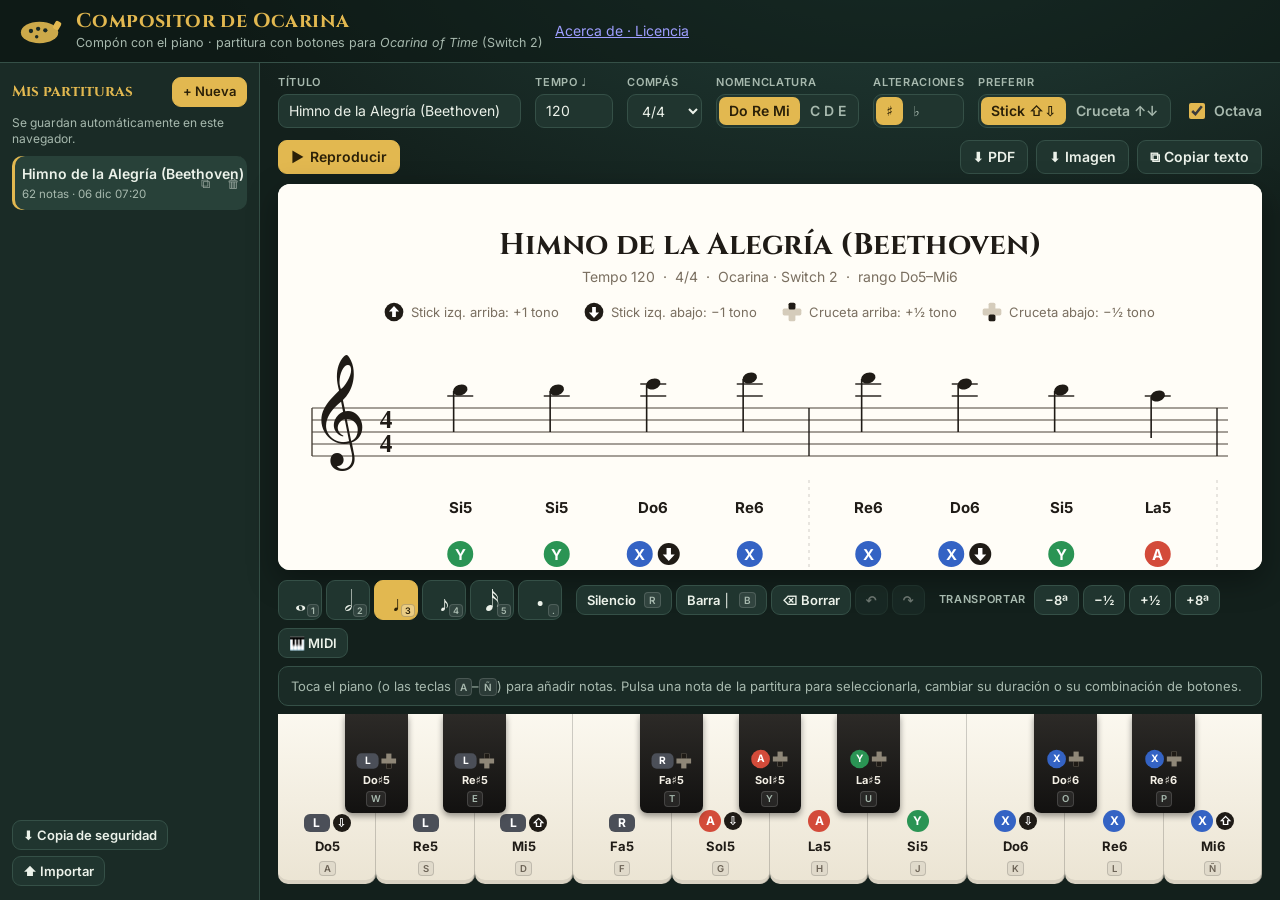
==== index.html @ 0a78eb25 "v1.2" ====
<!doctype html>
<html lang="es">
<head>
  <meta charset="utf-8">
  <meta name="viewport" content="width=device-width, initial-scale=1">
  <title>Compositor de Ocarina</title>
  <meta name="description" content="Compón con un piano y obtén partituras con los botones de la ocarina de Ocarina of Time (Switch 2).">
  <link rel="preconnect" href="https://fonts.googleapis.com">
  <link rel="preconnect" href="https://fonts.gstatic.com" crossorigin>
  <link href="https://fonts.googleapis.com/css2?family=Cinzel:wght@600;700&family=Inter:wght@400;600;700&family=Noto+Music&display=swap" rel="stylesheet">
  <link rel="stylesheet" href="css/styles.css">
</head>
<body>
  <header class="topbar">
    <button id="toggleLibrary" class="icon-btn lib-toggle" aria-label="Mis partituras" title="Mis partituras">☰</button>
    <div class="brand">
      <svg class="logo" viewBox="0 0 64 40" aria-hidden="true">
        <ellipse cx="30" cy="22" rx="26" ry="15" fill="currentColor" opacity=".9"/>
        <rect x="50" y="6" width="9" height="12" rx="3" fill="currentColor" transform="rotate(30 54 12)"/>
        <circle cx="18" cy="20" r="3" fill="#1b2a25"/><circle cx="28" cy="17" r="3" fill="#1b2a25"/>
        <circle cx="38" cy="19" r="3" fill="#1b2a25"/><circle cx="26" cy="28" r="2.4" fill="#1b2a25"/>
      </svg>
      <div>
        <h1>Compositor de Ocarina</h1>
        <p>Compón con el piano · partitura con botones para <em>Ocarina of Time</em> (Switch 2)</p>
      </div>
    </div>
    <a class="about-link" href="acerca.html" title="Autor, licencia y aviso legal">Acerca de<span class="about-extra"> · Licencia</span></a>
  </header>

  <div class="layout">
    <aside id="library" class="library" aria-label="Mis partituras">
      <div class="lib-head">
        <h2>Mis partituras</h2>
        <button id="newScore" class="btn primary small">+ Nueva</button>
      </div>
      <p class="lib-note">Se guardan automáticamente en este navegador.</p>
      <ul id="scoreList" class="score-list"></ul>
      <div class="lib-foot">
        <button id="exportJson" class="btn small">⬇ Copia de seguridad</button>
        <label class="btn small">⬆ Importar<input type="file" id="importJson" accept=".json,application/json" hidden></label>
      </div>
    </aside>
    <div id="libScrim" class="scrim" hidden></div>

    <main class="main">
      <section class="toolbar">
        <div class="field grow">
          <label for="title">Título</label>
          <input id="title" type="text" maxlength="80" placeholder="Mi canción">
        </div>
        <div class="field">
          <label for="tempo">Tempo ♩</label>
          <input id="tempo" type="number" min="30" max="300" step="1">
        </div>
        <div class="field">
          <label for="timeSig">Compás</label>
          <select id="timeSig">
            <option value="4/4">4/4</option>
            <option value="3/4">3/4</option>
            <option value="2/4">2/4</option>
            <option value="6/8">6/8</option>
            <option value="free">Libre</option>
          </select>
        </div>

        <div class="field">
          <span class="label">Nomenclatura</span>
          <div class="seg" data-setting="naming" role="group" aria-label="Nomenclatura">
            <button data-value="solfege">Do Re Mi</button>
            <button data-value="letters">C D E</button>
          </div>
        </div>
        <div class="field">
          <span class="label">Alteraciones</span>
          <div class="seg" data-setting="acc" role="group" aria-label="Alteraciones">
            <button data-value="sharp">♯</button>
            <button data-value="flat">♭</button>
          </div>
        </div>
        <div class="field">
          <span class="label">Preferir</span>
          <div class="seg" data-setting="method" role="group" aria-label="Método preferido">
            <button data-value="stick" title="Usar el stick izquierdo (⇧ ⇩) cuando sea posible">Stick ⇧⇩</button>
            <button data-value="dpad" title="Usar la cruceta (↑ ↓) cuando sea posible">Cruceta ↑↓</button>
          </div>
        </div>
        <label class="check"><input type="checkbox" id="showOctave"> Octava</label>
      </section>

      <section class="actions">
        <button id="playBtn" class="btn primary"><span class="play-ico">▶</span> <span class="play-txt">Reproducir</span></button>
        <div class="spacer"></div>
        <button id="pdfBtn" class="btn">⬇ PDF</button>
        <button id="pngBtn" class="btn">⬇ Imagen</button>
        <button id="txtBtn" class="btn">⧉ Copiar texto</button>
      </section>

      <section class="score-wrap" id="scoreWrap">
        <canvas id="scoreCanvas" aria-label="Partitura"></canvas>
      </section>

      <section class="dock">
        <div class="editor">
          <div class="group" role="group" aria-label="Duración">
            <button class="dur" data-dur="w" title="Redonda (1)"><span class="nglyph">𝅝</span><kbd>1</kbd></button>
            <button class="dur" data-dur="h" title="Blanca (2)"><span class="nglyph">𝅗𝅥</span><kbd>2</kbd></button>
            <button class="dur" data-dur="q" title="Negra (3)"><span class="nglyph">♩</span><kbd>3</kbd></button>
            <button class="dur" data-dur="e" title="Corchea (4)"><span class="nglyph">♪</span><kbd>4</kbd></button>
            <button class="dur" data-dur="s" title="Semicorchea (5)"><span class="nglyph">𝅘𝅥𝅯</span><kbd>5</kbd></button>
            <button id="dotBtn" class="dur" title="Puntillo (.)"><span class="nglyph">•</span><kbd>.</kbd></button>
          </div>
          <div class="group">
            <button id="restBtn" class="btn small" title="Añadir silencio (R)">Silencio <kbd>R</kbd></button>
            <button id="barBtn" class="btn small" title="Barra de compás (B)">Barra │ <kbd>B</kbd></button>
            <button id="delBtn" class="btn small" title="Borrar nota seleccionada (Retroceso)">⌫ Borrar</button>
            <button id="undoBtn" class="btn small" title="Deshacer (Ctrl+Z)">↶</button>
            <button id="redoBtn" class="btn small" title="Rehacer (Ctrl+Y)">↷</button>
          </div>
          <div class="group" role="group" aria-label="Transportar">
            <span class="mini-label">Transportar</span>
            <button class="btn small" data-tr="-12" title="Bajar una octava">−8ª</button>
            <button class="btn small" data-tr="-1" title="Bajar medio tono">−½</button>
            <button class="btn small" data-tr="1" title="Subir medio tono">+½</button>
            <button class="btn small" data-tr="12" title="Subir una octava">+8ª</button>
          </div>
          <div class="group">
            <button id="midiBtn" class="btn small" title="Usar un teclado MIDI conectado">🎹 MIDI</button>
          </div>
        </div>
        <div id="selInfo" class="sel-info"></div>
        <div class="piano-wrap">
          <div id="piano" class="piano" aria-label="Piano"></div>
        </div>
      </section>
    </main>
  </div>

  <div id="toast" class="toast" role="status" aria-live="polite"></div>

  <script src="js/notes.js"></script>
  <script src="js/render.js"></script>
  <script src="js/audio.js"></script>
  <script src="js/pdf.js"></script>
  <script src="js/app.js"></script>
</body>
</html>
---- css/styles.css ----
:root {
  color-scheme: dark;
  --bg: #13201c;
  --bg2: #1a2b26;
  --panel: #20352f;
  --panel2: #284139;
  --line: #355047;
  --text: #ecf2ea;
  --muted: #a7b9ae;
  --gold: #e2b850;
  --gold-ink: #2b2008;
  --paper: #fffdf7;
  --radius: 12px;
  --A: #d34b3a;
  --X: #3463c4;
  --Y: #2a9454;
  --LR: #4b4f58;
  --ui: "Inter", system-ui, -apple-system, "Segoe UI", Roboto, sans-serif;
  --music: "Noto Music", "Bravura", "Segoe UI Symbol", "Apple Symbols", serif;
}

* { box-sizing: border-box; }
html, body { height: 100%; }
body {
  margin: 0;
  background: radial-gradient(1200px 600px at 70% -10%, #23403a 0%, transparent 60%), var(--bg);
  color: var(--text);
  font: 14px/1.4 var(--ui);
  display: flex;
  flex-direction: column;
  overflow: hidden;
}
button { font: inherit; color: inherit; }
kbd {
  font: 600 10px/1 var(--ui);
  padding: 2px 4px;
  border-radius: 4px;
  background: rgba(255,255,255,.08);
  border: 1px solid rgba(255,255,255,.14);
  color: var(--muted);
}

/* ---------- cabecera ---------- */
.topbar {
  display: flex; align-items: center; gap: 12px;
  padding: 10px 18px;
  border-bottom: 1px solid var(--line);
  background: rgba(10, 20, 17, .5);
}
.brand { display: flex; align-items: center; gap: 12px; min-width: 0; }
.logo { width: 46px; height: 30px; color: var(--gold); flex: none; }
.brand h1 { font: 700 20px/1.1 "Cinzel", Georgia, serif; margin: 0; letter-spacing: .02em; color: var(--gold); }
.brand p { margin: 2px 0 0; color: var(--muted); font-size: 12.5px; white-space: nowrap; overflow: hidden; text-overflow: ellipsis; }
.icon-btn {
  border: 0; background: transparent; cursor: pointer;
  width: 34px; height: 34px; border-radius: 8px; font-size: 17px; flex: none;
}
.icon-btn:hover { background: rgba(255,255,255,.08); }
.lib-toggle { display: none; }

/* ---------- layout ---------- */
.layout { flex: 1; display: flex; min-height: 0; }
.library {
  width: 260px; flex: none;
  border-right: 1px solid var(--line);
  background: var(--bg2);
  display: flex; flex-direction: column;
  padding: 14px 12px;
  gap: 8px;
}
.lib-head { display: flex; align-items: center; justify-content: space-between; }
.lib-head h2 { margin: 0; font: 700 15px/1 "Cinzel", Georgia, serif; color: var(--gold); }
.lib-note { margin: 0; color: var(--muted); font-size: 12px; }
.score-list { list-style: none; margin: 0; padding: 0; overflow: auto; flex: 1; display: flex; flex-direction: column; gap: 4px; }
.score-item { display: flex; align-items: center; border-radius: 10px; }
.score-item:hover { background: rgba(255,255,255,.04); }
.score-item.active { background: var(--panel2); box-shadow: inset 3px 0 0 var(--gold); }
.score-item .open {
  flex: 1; min-width: 0; text-align: left; border: 0; background: transparent; cursor: pointer;
  padding: 8px 10px; display: flex; flex-direction: column; gap: 2px;
}
.s-title { font-weight: 600; white-space: nowrap; overflow: hidden; text-overflow: ellipsis; }
.s-meta { color: var(--muted); font-size: 11.5px; }
.score-item .icon-btn { width: 28px; height: 28px; font-size: 13px; opacity: .55; }
.score-item:hover .icon-btn { opacity: 1; }
.lib-foot { display: flex; gap: 6px; flex-wrap: wrap; }
.scrim { display: none; }

.main { flex: 1; min-width: 0; display: flex; flex-direction: column; min-height: 0; }

/* ---------- barra de herramientas ---------- */
.toolbar {
  display: flex; flex-wrap: wrap; align-items: flex-end; gap: 10px 14px;
  padding: 12px 18px 8px;
}
.field { display: flex; flex-direction: column; gap: 4px; }
.field.grow { flex: 1 1 200px; }
.field label, .field .label, .mini-label { font-size: 11px; text-transform: uppercase; letter-spacing: .06em; color: var(--muted); font-weight: 600; }
input[type=text], input[type=number], select {
  background: var(--panel); color: var(--text);
  border: 1px solid var(--line); border-radius: 9px;
  padding: 7px 10px; font: inherit; height: 34px;
}
input[type=number] { width: 78px; }
input:focus, select:focus, button:focus-visible { outline: 2px solid var(--gold); outline-offset: 1px; }
.seg { display: inline-flex; background: var(--panel); border: 1px solid var(--line); border-radius: 9px; padding: 2px; height: 34px; }
.seg button { border: 0; background: transparent; padding: 0 10px; border-radius: 7px; cursor: pointer; color: var(--muted); font-weight: 600; white-space: nowrap; }
.seg button.on { background: var(--gold); color: var(--gold-ink); }
.check { display: inline-flex; align-items: center; gap: 6px; height: 34px; color: var(--muted); font-weight: 600; cursor: pointer; }
.check input { accent-color: var(--gold); width: 16px; height: 16px; }

.actions { display: flex; gap: 8px; padding: 4px 18px 10px; flex-wrap: wrap; }
.spacer { flex: 1; }
.btn {
  display: inline-flex; align-items: center; gap: 6px;
  border: 1px solid var(--line); background: var(--panel); color: var(--text);
  border-radius: 9px; padding: 0 12px; height: 34px; cursor: pointer; font-weight: 600; white-space: nowrap;
}
.btn:hover:not(:disabled) { background: var(--panel2); }
.btn:disabled { opacity: .4; cursor: default; }
.btn.small { height: 30px; padding: 0 10px; font-size: 13px; }
.btn.primary { background: var(--gold); color: var(--gold-ink); border-color: var(--gold); }
.btn.primary:hover { background: #ecc767; }
.btn.primary.playing { background: #e07a5f; border-color: #e07a5f; color: #2a0e06; }
.btn.ghost { background: transparent; }
.btn.on { border-color: var(--gold); color: var(--gold); }
label.btn { cursor: pointer; }

/* ---------- partitura ---------- */
.score-wrap {
  flex: 1; min-height: 140px; overflow: auto;
  margin: 0 18px; border-radius: var(--radius);
  background: var(--paper);
  box-shadow: 0 10px 30px rgba(0,0,0,.35), inset 0 0 0 1px rgba(0,0,0,.05);
}
#scoreCanvas { display: block; cursor: pointer; }

/* ---------- dock inferior ---------- */
.dock { padding: 10px 18px 14px; display: flex; flex-direction: column; gap: 8px; }
.editor { display: flex; flex-wrap: wrap; gap: 8px 14px; align-items: center; }
.group { display: flex; gap: 4px; align-items: center; flex-wrap: wrap; }
.dur {
  position: relative; width: 44px; height: 40px; border-radius: 9px;
  border: 1px solid var(--line); background: var(--panel); cursor: pointer;
  display: inline-flex; align-items: center; justify-content: center;
}
.dur .nglyph { font: 22px/1 var(--music); }
.dur kbd { position: absolute; right: 2px; bottom: 2px; font-size: 9px; padding: 1px 3px; }
.dur.on { background: var(--gold); color: var(--gold-ink); border-color: var(--gold); }
.dur.on kbd { color: var(--gold-ink); border-color: rgba(0,0,0,.2); background: rgba(255,255,255,.3); }
.btn kbd { margin-left: 2px; }
.mini-label { margin-right: 4px; }

.sel-info {
  display: flex; flex-wrap: wrap; align-items: center; gap: 8px 14px;
  min-height: 40px; padding: 6px 12px;
  background: var(--bg2); border: 1px solid var(--line); border-radius: 10px;
}
.sel-info .hint { color: var(--muted); font-size: 13px; }
.sel-label b { color: var(--gold); }
.alts { display: inline-flex; align-items: center; gap: 6px; }
.alt { border: 1px solid var(--line); background: var(--panel); border-radius: 8px; padding: 3px 8px; cursor: pointer; }
.alt.on { border-color: var(--gold); background: rgba(226,184,80,.15); }

/* glifos de botones en HTML */
.combo { display: inline-flex; align-items: center; gap: 3px; vertical-align: middle; }
.kbtn {
  display: inline-flex; align-items: center; justify-content: center;
  width: 22px; height: 22px; border-radius: 50%;
  color: #fff; font: 700 12px/1 var(--ui);
}
.k-A { background: var(--A); } .k-X { background: var(--X); } .k-Y { background: var(--Y); }
.k-L, .k-R { background: var(--LR); border-radius: 6px; width: 26px; height: 18px; }
.kmod { display: inline-flex; align-items: center; justify-content: center; font: 700 12px/1 var(--ui); width: 18px; height: 18px; }
.kmod.stick { background: #1f1b16; color: #fff; border-radius: 50%; }
.kmod.dpad { background: #d5ccbb; color: #1f1b16; border-radius: 4px;
  clip-path: polygon(33% 0, 67% 0, 67% 33%, 100% 33%, 100% 67%, 67% 67%, 67% 100%, 33% 100%, 33% 67%, 0 67%, 0 33%, 33% 33%);
  font-size: 0; position: relative; }
.kmod.dpad::after { content: ""; position: absolute; left: 33%; width: 34%; height: 34%; background: #1f1b16; }
.kmod.dpad.up::after { top: 0; }
.kmod.dpad.down::after { bottom: 0; }

/* ---------- piano ---------- */
.piano-wrap { overflow-x: auto; padding-bottom: 2px; }
.piano { position: relative; height: 170px; min-width: 640px; user-select: none; touch-action: none; }
.key {
  position: absolute; top: 0; border: 0; cursor: pointer; padding: 0;
  display: flex; flex-direction: column; align-items: center; justify-content: flex-end;
  gap: 5px; padding-bottom: 8px;
}
.key.white {
  height: 100%;
  background: linear-gradient(#fbf8ef, #ebe4d3);
  color: #1f1b16;
  border-radius: 0 0 10px 10px;
  box-shadow: inset -1px 0 0 rgba(0,0,0,.18), inset 0 -4px 0 rgba(0,0,0,.08);
  z-index: 1;
}
.key.black {
  height: 58%;
  background: linear-gradient(#2c2a27, #121110);
  color: #f3efe5;
  border-radius: 0 0 7px 7px;
  z-index: 2;
  box-shadow: 0 3px 6px rgba(0,0,0,.4);
  gap: 3px; padding-bottom: 6px;
}
.key.white:hover { background: linear-gradient(#fffdf6, #f3ecdc); }
.key.black:hover { background: linear-gradient(#3a3733, #1c1a18); }
.key.down.white { background: linear-gradient(#f6dd93, #e2b850); }
.key.down.black { background: linear-gradient(#a7862f, #7d6320); }
.k-name { font-weight: 700; font-size: 13px; }
.key.black .k-name { font-size: 11px; }
.k-kbd { font-size: 9.5px; }
.key.white .k-kbd { background: rgba(0,0,0,.05); border-color: rgba(0,0,0,.15); color: #6b6255; }
.key.black .combo { transform: scale(.85); }
.key.black .kmod.dpad { background: #8f8778; }

/* ---------- aviso ---------- */
.toast {
  position: fixed; left: 50%; bottom: 24px; transform: translate(-50%, 20px);
  background: #0c1512; color: var(--text); border: 1px solid var(--line);
  padding: 10px 16px; border-radius: 10px; opacity: 0; pointer-events: none;
  transition: opacity .2s, transform .2s; z-index: 50; max-width: calc(100vw - 32px); text-align: center;
}
.toast.show { opacity: 1; transform: translate(-50%, 0); }

/* ---------- responsive ---------- */
@media (max-width: 900px) {
  .lib-toggle { display: inline-flex; align-items: center; justify-content: center; }
  .library {
    position: fixed; top: 0; bottom: 0; left: 0; z-index: 40;
    transform: translateX(-100%); transition: transform .2s;
    box-shadow: 10px 0 30px rgba(0,0,0,.4);
  }
  .library.open { transform: none; }
  .scrim:not([hidden]) { display: block; position: fixed; inset: 0; background: rgba(0,0,0,.45); z-index: 30; }
}
@media (max-width: 640px) {
  body { overflow: auto; }
  .layout, .main { min-height: auto; }
  .topbar { padding: 8px 16px; }
  .brand p { display: none; }
  .toolbar, .actions, .dock { padding-left: 16px; padding-right: 16px; }
  .score-wrap { margin: 0 16px; min-height: 320px; max-height: 60vh; }
  .actions .spacer { display: none; }
  .piano { height: 150px; }
}

.score-item .icon-btn.del.confirm { width: auto; padding: 0 8px; font-size: 12px; font-weight: 700; opacity: 1; background: #b8432f; color: #fff; }
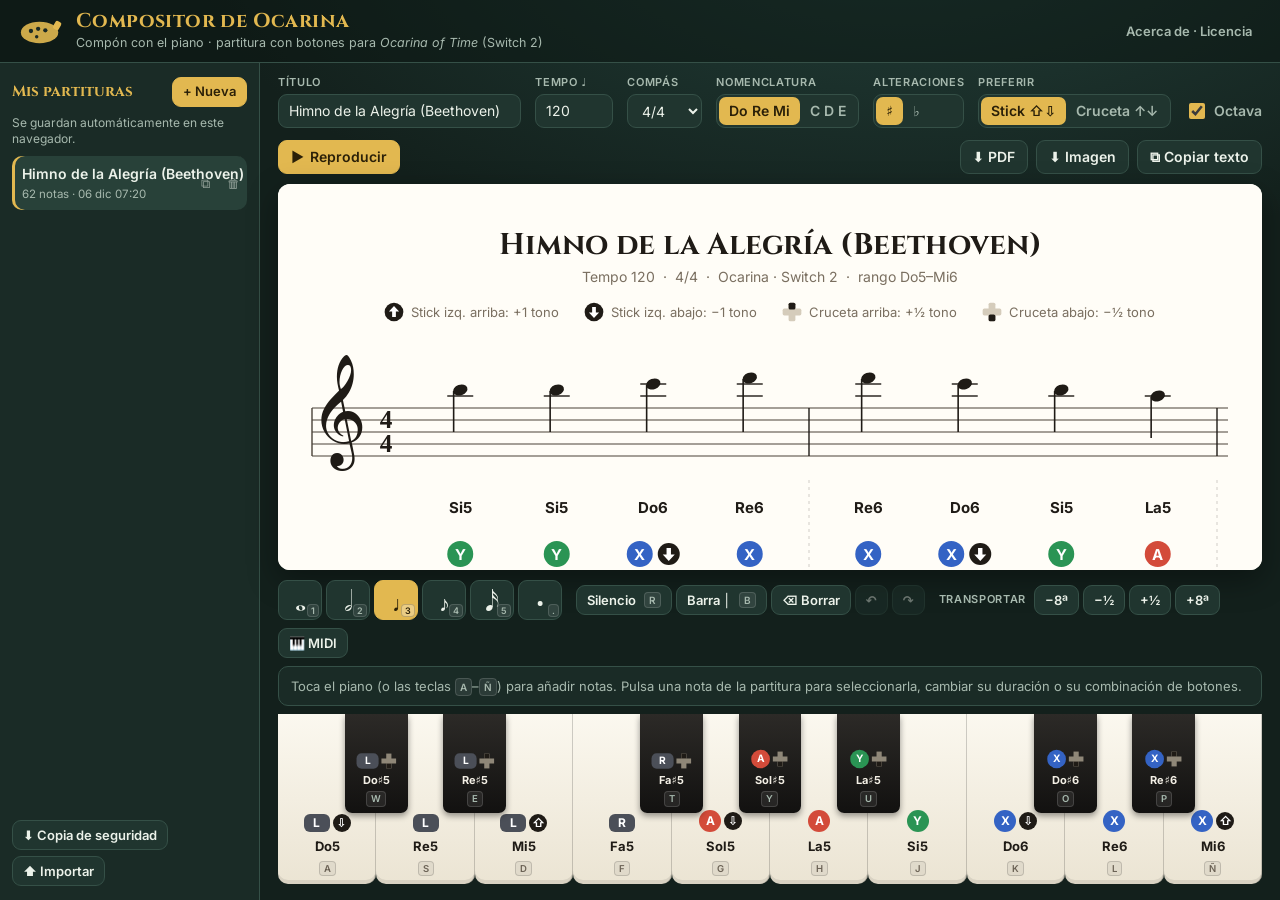
==== commit df2d3f4d: "v1.4" ====
--- a/index.html
+++ b/index.html
@@ -4,6 +4,10 @@
   <meta charset="utf-8">
   <meta name="viewport" content="width=device-width, initial-scale=1">
   <title>Compositor de Ocarina</title>
+  <link rel="icon" href="favicon.svg" type="image/svg+xml">
+  <link rel="icon" href="favicon.ico" sizes="48x48">
+  <link rel="apple-touch-icon" href="apple-touch-icon.png">
+  <meta name="theme-color" content="#13201c">
   <meta name="description" content="Compón con un piano y obtén partituras con los botones de la ocarina de Ocarina of Time (Switch 2).">
   <link rel="preconnect" href="https://fonts.googleapis.com">
   <link rel="preconnect" href="https://fonts.gstatic.com" crossorigin>
--- a/css/styles.css
+++ b/css/styles.css
@@ -248,3 +248,13 @@
 }
 
 .score-item .icon-btn.del.confirm { width: auto; padding: 0 8px; font-size: 12px; font-weight: 700; opacity: 1; background: #b8432f; color: #fff; }
+
+.about-link { margin-left: auto; color: var(--muted); font-weight: 600; font-size: 13px; text-decoration: none; padding: 6px 10px; border-radius: 8px; white-space: nowrap; }
+.about-link:hover { color: var(--gold); background: rgba(255,255,255,.06); }
+@media (max-width: 640px) {
+  .brand { min-width: 0; flex: 1; }
+  .brand h1 { font-size: 16px; }
+  .logo { width: 36px; height: 24px; }
+  .about-extra { display: none; }
+  .about-link { flex: none; padding: 6px 4px; }
+}
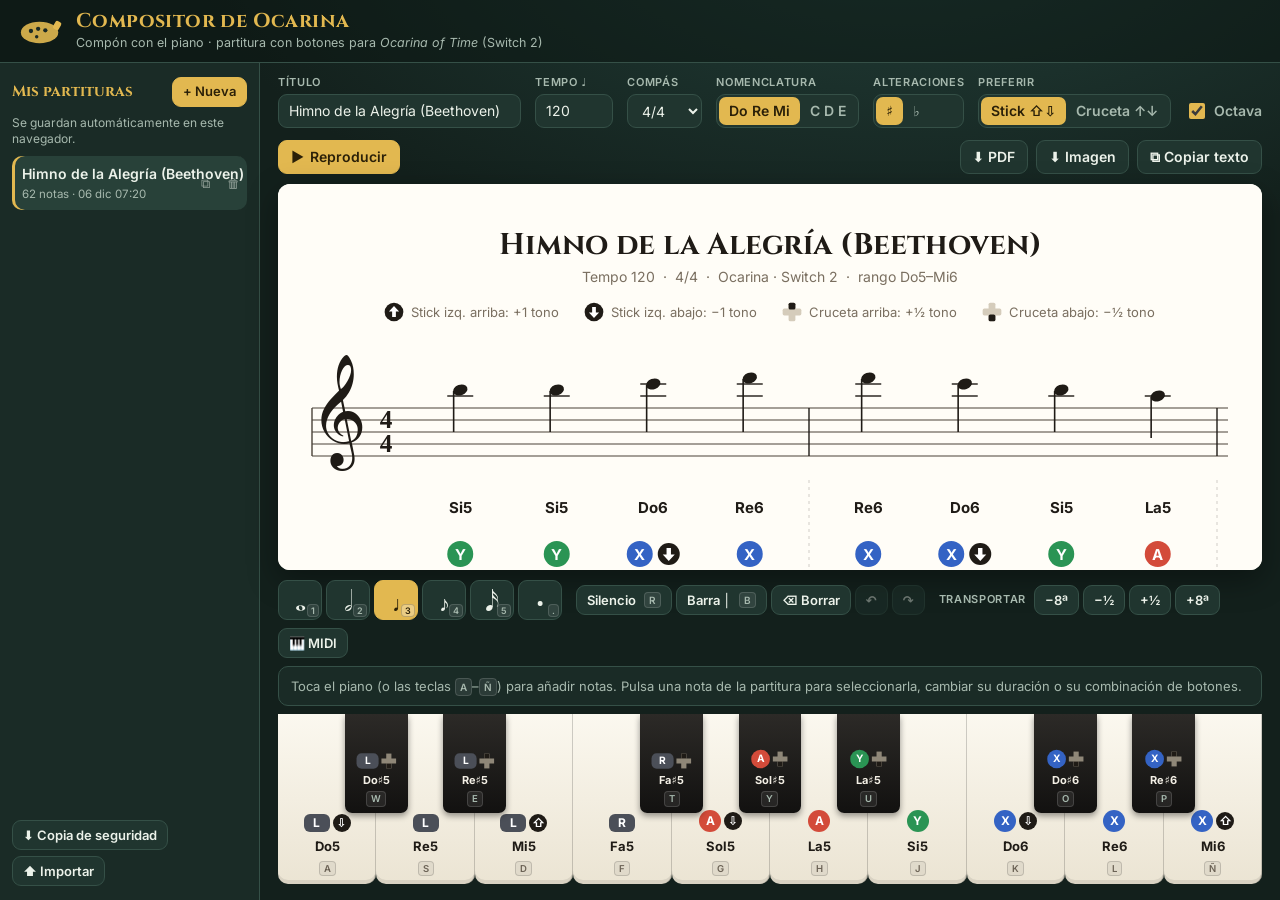
==== commit 47e69034: "v1.0 Primera subida" ====
--- a/index.html
+++ b/index.html
@@ -4,10 +4,6 @@
   <meta charset="utf-8">
   <meta name="viewport" content="width=device-width, initial-scale=1">
   <title>Compositor de Ocarina</title>
-  <link rel="icon" href="favicon.svg" type="image/svg+xml">
-  <link rel="icon" href="favicon.ico" sizes="48x48">
-  <link rel="apple-touch-icon" href="apple-touch-icon.png">
-  <meta name="theme-color" content="#13201c">
   <meta name="description" content="Compón con un piano y obtén partituras con los botones de la ocarina de Ocarina of Time (Switch 2).">
   <link rel="preconnect" href="https://fonts.googleapis.com">
   <link rel="preconnect" href="https://fonts.gstatic.com" crossorigin>
@@ -29,7 +25,6 @@
         <p>Compón con el piano · partitura con botones para <em>Ocarina of Time</em> (Switch 2)</p>
       </div>
     </div>
-    <a class="about-link" href="acerca.html" title="Autor, licencia y aviso legal">Acerca de<span class="about-extra"> · Licencia</span></a>
   </header>
 
   <div class="layout">
